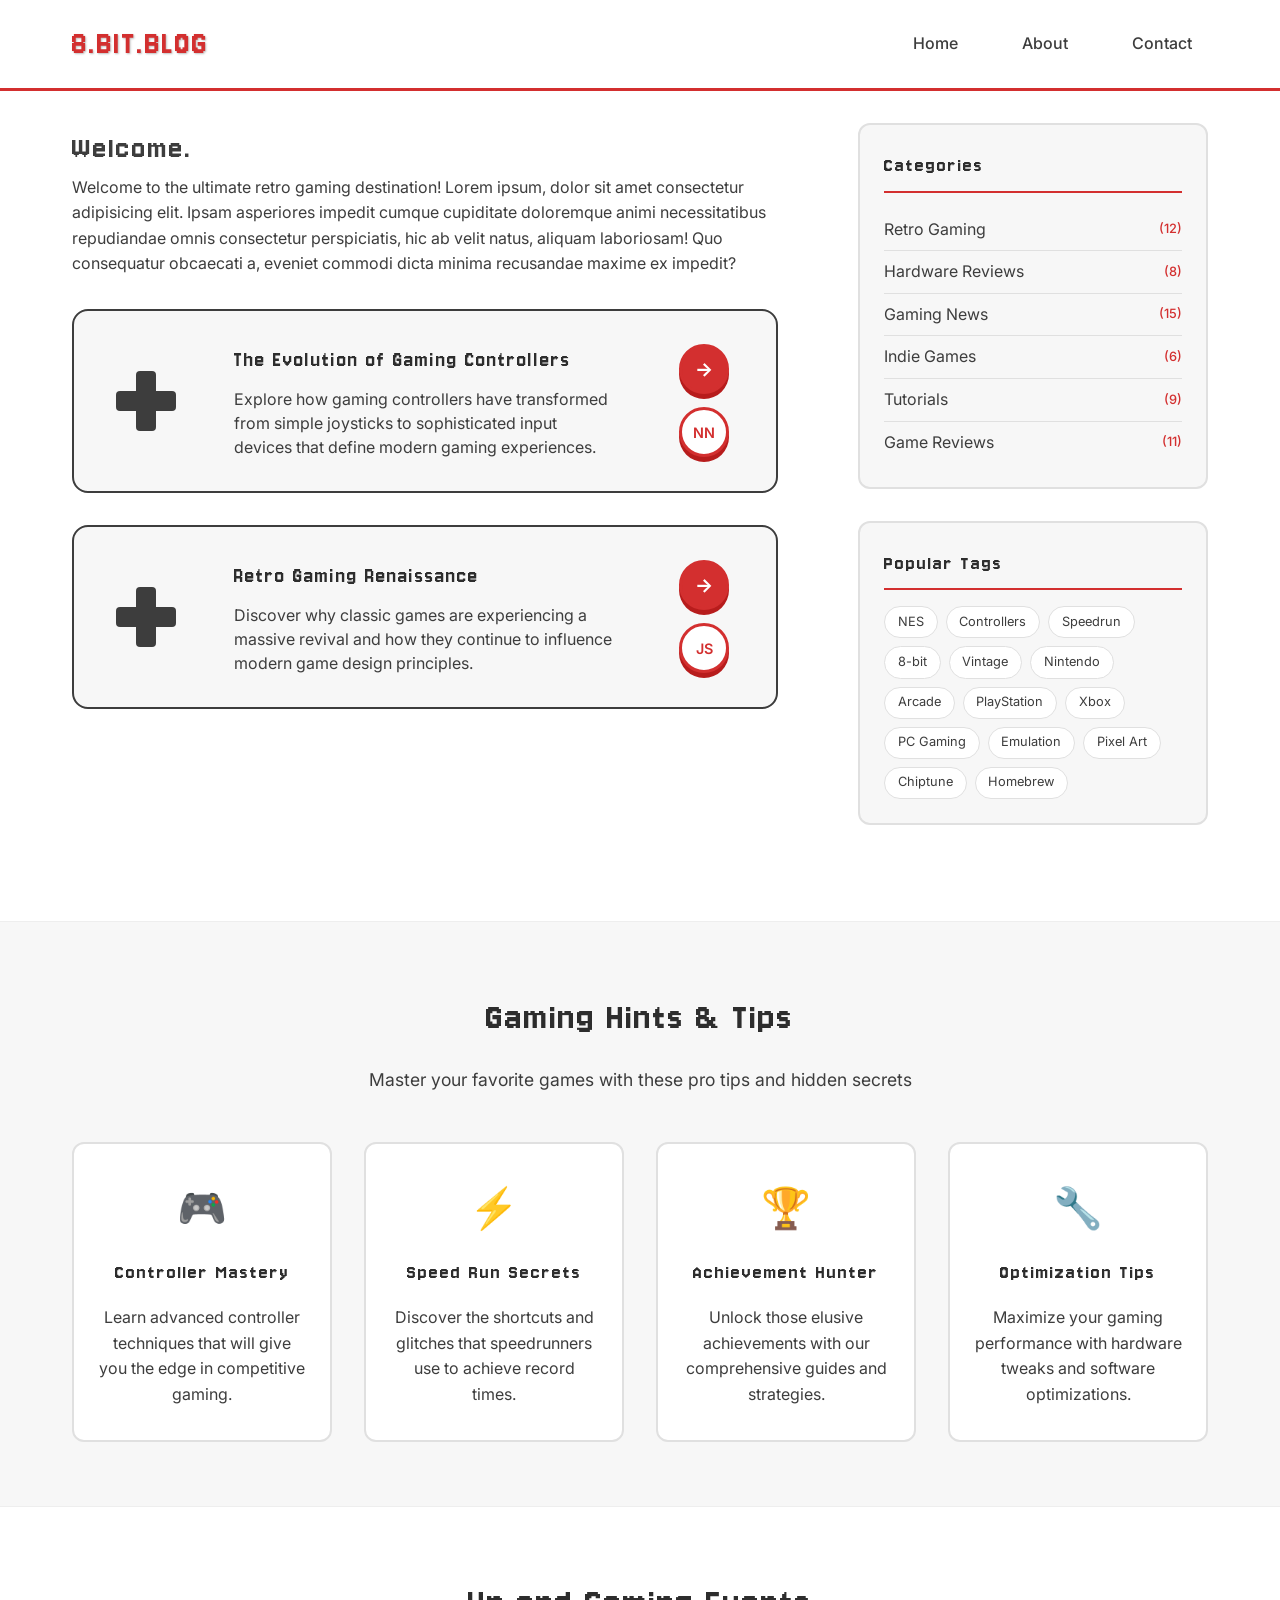
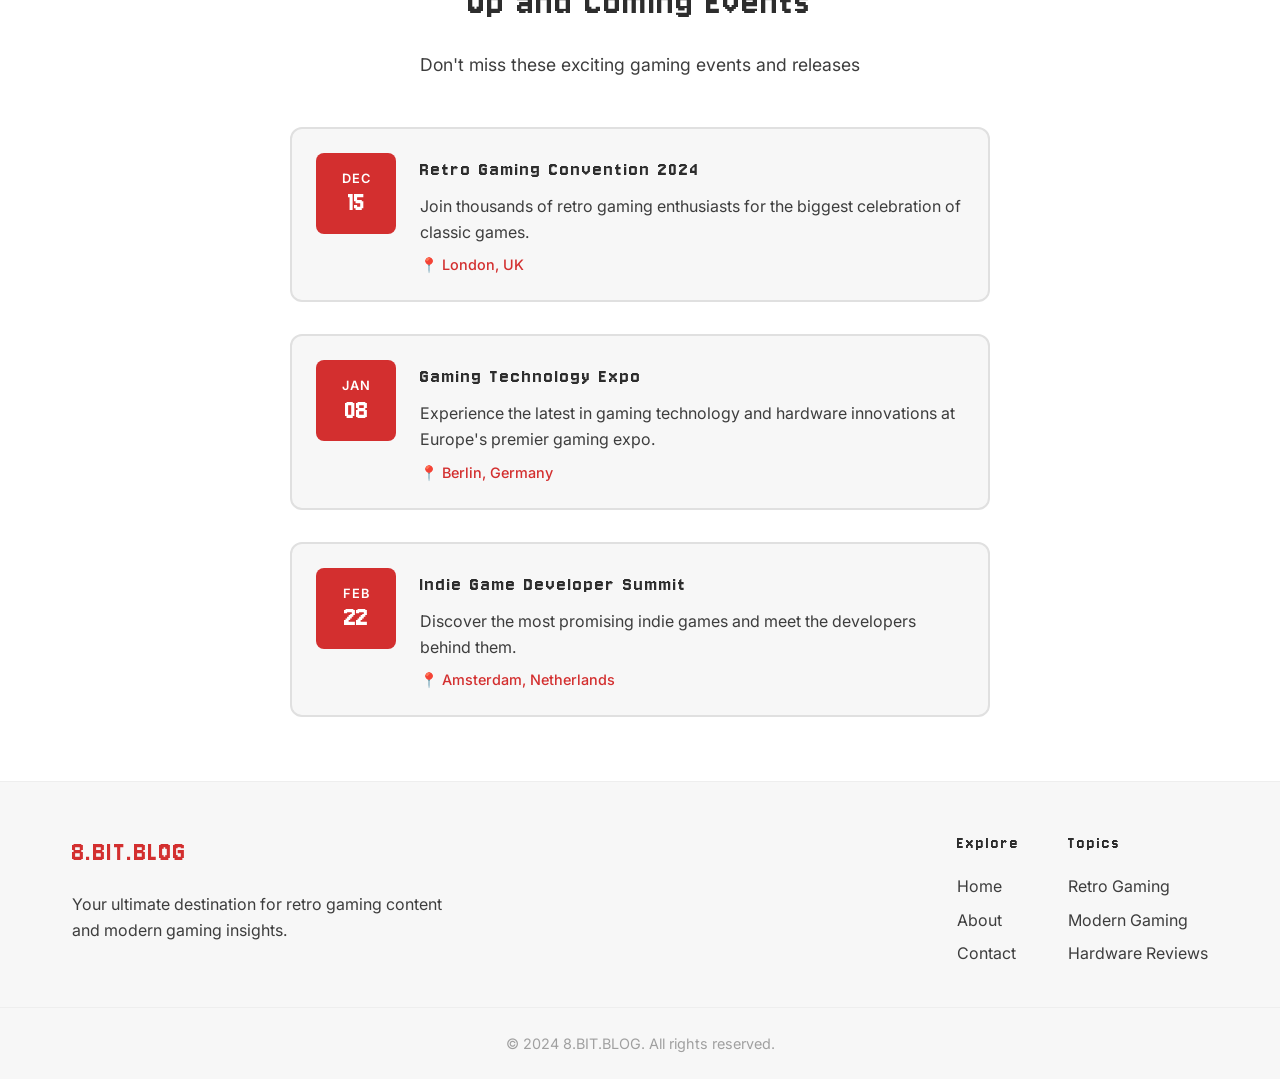
==== index.html @ f7214975 "add initial website structure and pages" ====
<html lang="en">
  <head>
    <meta charset="UTF-8" />
    <meta name="viewport" content="width=device-width, initial-scale=1.0" />
    <title>8.BIT.BLOG - Nostalgic Gaming Experience</title>
    <link rel="stylesheet" href="assets/styles.css" />
  </head>
  <body>
    <nav class="navbar">
      <div class="nav-container">
        <a href="index.html" class="nav-logo">8.BIT.BLOG</a>
        <ul class="nav-links">
          <li><a href="index.html">Home</a></li>
          <li><a href="about.html">About</a></li>
          <li><a href="contact.html">Contact</a></li>
        </ul>
      </div>
    </nav>

    <div class="content">
      <div class="main-layout">
        <!-- Left Column - Blog Content -->
        <div class="blog-section">
          <h1>Welcome.</h1>
          <p>
            Welcome to the ultimate retro gaming destination! Lorem ipsum, dolor
            sit amet consectetur adipisicing elit. Ipsam asperiores impedit
            cumque cupiditate doloremque animi necessitatibus repudiandae omnis
            consectetur perspiciatis, hic ab velit natus, aliquam laboriosam!
            Quo consequatur obcaecati a, eveniet commodi dicta minima recusandae
            maxime ex impedit?
          </p>

          <!-- NES Gamepad Card Template -->
          <div class="gamepad-card">
            <div class="card-left">
              <div class="dpad">
                <div class="dpad-vertical"></div>
                <div class="dpad-horizontal"></div>
              </div>
            </div>

            <div class="card-content">
              <h3>The Evolution of Gaming Controllers</h3>
              <p>
                Explore how gaming controllers have transformed from simple
                joysticks to sophisticated input devices that define modern
                gaming experiences.
              </p>
            </div>

            <div class="card-right">
              <div class="action-buttons">
                <button class="action-btn read-more" title="Read More">
                  <span class="arrow">→</span>
                </button>
                <button class="action-btn author-btn" title="Author">
                  <span class="initials">NN</span>
                </button>
              </div>
            </div>
          </div>

          <!-- Second Card -->
          <div class="gamepad-card">
            <div class="card-left">
              <div class="dpad">
                <div class="dpad-vertical"></div>
                <div class="dpad-horizontal"></div>
              </div>
            </div>

            <div class="card-content">
              <h3>Retro Gaming Renaissance</h3>
              <p>
                Discover why classic games are experiencing a massive revival
                and how they continue to influence modern game design
                principles.
              </p>
            </div>

            <div class="card-right">
              <div class="action-buttons">
                <button class="action-btn read-more" title="Read More">
                  <span class="arrow">→</span>
                </button>
                <button class="action-btn author-btn" title="Author">
                  <span class="initials">JS</span>
                </button>
              </div>
            </div>
          </div>
        </div>
        <!-- End of Left Column -->

        <!-- Right Column - Tags and Categories -->
        <div class="sidebar-section">
          <!-- Categories -->
          <div class="sidebar-widget">
            <h3>Categories</h3>
            <ul class="category-list">
              <li><a href="#" class="category-item">Retro Gaming <span class="count">(12)</span></a></li>
              <li><a href="#" class="category-item">Hardware Reviews <span class="count">(8)</span></a></li>
              <li><a href="#" class="category-item">Gaming News <span class="count">(15)</span></a></li>
              <li><a href="#" class="category-item">Indie Games <span class="count">(6)</span></a></li>
              <li><a href="#" class="category-item">Tutorials <span class="count">(9)</span></a></li>
              <li><a href="#" class="category-item">Game Reviews <span class="count">(11)</span></a></li>
            </ul>
          </div>

          <!-- Tags -->
          <div class="sidebar-widget">
            <h3>Popular Tags</h3>
            <div class="tag-cloud">
              <a href="#" class="tag">NES</a>
              <a href="#" class="tag">Controllers</a>
              <a href="#" class="tag">Speedrun</a>
              <a href="#" class="tag">8-bit</a>
              <a href="#" class="tag">Vintage</a>
              <a href="#" class="tag">Nintendo</a>
              <a href="#" class="tag">Arcade</a>
              <a href="#" class="tag">PlayStation</a>
              <a href="#" class="tag">Xbox</a>
              <a href="#" class="tag">PC Gaming</a>
              <a href="#" class="tag">Emulation</a>
              <a href="#" class="tag">Pixel Art</a>
              <a href="#" class="tag">Chiptune</a>
              <a href="#" class="tag">Homebrew</a>
            </div>
          </div>

        </div>
      </div>
    </div>

    <!-- Gaming Hints Section - Full Width -->
    <div class="hints-section">
      <div class="hints-container">
        <h2>Gaming Hints & Tips</h2>
        <p class="hints-subtitle">
          Master your favorite games with these pro tips and hidden secrets
        </p>

        <div class="hints-grid">
          <div class="hint-card">
            <div class="hint-icon">🎮</div>
            <h3>Controller Mastery</h3>
            <p>
              Learn advanced controller techniques that will give you the edge
              in competitive gaming.
            </p>
          </div>

          <div class="hint-card">
            <div class="hint-icon">⚡</div>
            <h3>Speed Run Secrets</h3>
            <p>
              Discover the shortcuts and glitches that speedrunners use to
              achieve record times.
            </p>
          </div>

          <div class="hint-card">
            <div class="hint-icon">🏆</div>
            <h3>Achievement Hunter</h3>
            <p>
              Unlock those elusive achievements with our comprehensive guides
              and strategies.
            </p>
          </div>

          <div class="hint-card">
            <div class="hint-icon">🔧</div>
            <h3>Optimization Tips</h3>
            <p>
              Maximize your gaming performance with hardware tweaks and software
              optimizations.
            </p>
          </div>
        </div>
      </div>
    </div>

    <!-- Up and Coming Events Section -->
    <div class="events-section">
      <div class="events-container">
        <h2>Up and Coming Events</h2>
        <p class="events-subtitle">Don't miss these exciting gaming events and releases</p>
        
        <div class="events-timeline">
          <div class="event-item">
            <div class="event-date">
              <span class="month">DEC</span>
              <span class="day">15</span>
            </div>
            <div class="event-content">
              <h3>Retro Gaming Convention 2024</h3>
              <p>Join thousands of retro gaming enthusiasts for the biggest celebration of classic games.</p>
              <span class="event-location">📍 London, UK</span>
            </div>
          </div>
          
          <div class="event-item">
            <div class="event-date">
              <span class="month">JAN</span>
              <span class="day">08</span>
            </div>
            <div class="event-content">
              <h3>Gaming Technology Expo</h3>
              <p>Experience the latest in gaming technology and hardware innovations at Europe's premier gaming expo.</p>
              <span class="event-location">📍 Berlin, Germany</span>
            </div>
          </div>
          
          <div class="event-item">
            <div class="event-date">
              <span class="month">FEB</span>
              <span class="day">22</span>
            </div>
            <div class="event-content">
              <h3>Indie Game Developer Summit</h3>
              <p>Discover the most promising indie games and meet the developers behind them.</p>
              <span class="event-location">📍 Amsterdam, Netherlands</span>
            </div>
          </div>
        </div>
      </div>
    </div>

    <footer class="footer">
      <div class="footer-container">
        <div class="footer-brand">
          <h3>8.BIT.BLOG</h3>
          <p>
            Your ultimate destination for retro gaming content and modern gaming
            insights.
          </p>
        </div>

        <div class="footer-links">
          <div class="footer-section">
            <h4>Explore</h4>
            <ul>
              <li><a href="index.html">Home</a></li>
              <li><a href="about.html">About</a></li>
              <li><a href="contact.html">Contact</a></li>
            </ul>
          </div>

          <div class="footer-section">
            <h4>Topics</h4>
            <ul>
              <li><a href="#">Retro Gaming</a></li>
              <li><a href="#">Modern Gaming</a></li>
              <li><a href="#">Hardware Reviews</a></li>
            </ul>
          </div>
        </div>
      </div>

      <div class="footer-bottom">
        <p>&copy; 2024 8.BIT.BLOG. All rights reserved.</p>
      </div>
    </footer>
  </body>
</html>
---- assets/styles.css ----
/* Import fonts from Google Fonts */
@import url("https://fonts.googleapis.com/css2?family=Jersey+10&family=Inter:wght@300;400;500;600&display=swap");

/* Retro Gaming Color Scheme - Inspired by classic NES gamepad */
:root {
  --retro-dark: #2d2d2d;
  --retro-grey: #3d3d3d;
  --retro-light: #f7f7f7;
  --retro-red: #d32f2f;
  --retro-white: #ffffff;
  --retro-shadow: rgba(42, 42, 42, 0.3);
  --retro-letter-spacing: 2px;
}

/* Global styles */
* {
  margin: 0;
  padding: 0;
  box-sizing: border-box;
}
body {
  font-family: "Inter", sans-serif;
  background: var(--retro-white);
  min-height: 100vh;
  color: var(--retro-grey);
  line-height: 1.6;
}
/* Headings */
h1,
h2,
h3,
h4,
h5,
h6 {
  font-weight: normal;
  font-family: "Jersey 10", cursive;
  letter-spacing: var(--retro-letter-spacing);
}

/* Navbar styling */
.navbar {
  background: var(--retro-white);
  border-bottom: 3px solid var(--retro-red);
}

.nav-container {
  max-width: 1200px;
  margin: 0 auto;
  display: flex;
  justify-content: space-between;
  align-items: center;
  padding: 1rem 2rem;
}

.nav-logo {
  font-size: 2.2rem;
  color: var(--retro-red);
  text-decoration: none;
  text-shadow: 1px 1px 2px var(--retro-shadow);
  font-weight: normal;
  font-family: "Jersey 10", cursive;
  letter-spacing: var(--retro-letter-spacing);
}

.nav-links {
  display: flex;
  list-style: none;
  gap: 2rem;
}

.nav-links a {
  color: var(--retro-grey);
  text-decoration: none;
  font-family: "Inter", sans-serif;
  font-weight: 500;
  padding: 0.5rem 1rem;
  transition: all 0.1s ease;
}

.nav-links a:hover {
  color: var(--retro-red);
}

/* Main title styling */
.main-title {
  text-align: center;
  padding: 3rem 2rem;
  background: rgba(255, 255, 255, 0.1);
  margin: 2rem auto;
  max-width: 800px;
  border-radius: 12px;
  border: 3px solid var(--retro-dark);
  box-shadow: 0 8px 16px var(--retro-shadow);
}

.main-title h1 {
  font-size: 3.5rem;
  color: var(--retro-white);
  text-shadow: 3px 3px 0px var(--retro-red);
  margin-bottom: 1rem;
  font-family: "Jersey 10", cursive;
  letter-spacing: 2px;
}

.main-title .subtitle {
  font-size: 1.2rem;
  color: var(--retro-light);
  font-weight: 500;
  text-transform: uppercase;
  letter-spacing: 1px;
}

/* Content area styling */
.content {
  max-width: 1200px;
  margin: 0 auto;
  padding: 2rem;
}

.content p {
  font-family: "Inter", sans-serif;
  font-weight: 400;
  margin-bottom: 1rem;
}

/* Main Layout - Two Column */
.main-layout {
  display: grid;
  grid-template-columns: 1fr 350px;
  gap: 5rem;
  align-items: start;
}

.blog-section {
  min-width: 0; /* Prevents grid overflow */
}

/* Sidebar Section */
.sidebar-section {
  display: flex;
  flex-direction: column;
  gap: 2rem;
}

.sidebar-widget {
  background: var(--retro-light);
  border: 2px solid #e0e0e0;
  border-radius: 12px;
  padding: 1.5rem;
}

.sidebar-widget h3 {
  color: var(--retro-dark);
  margin-bottom: 1rem;
  font-size: 1.3rem;
  border-bottom: 2px solid var(--retro-red);
  padding-bottom: 0.5rem;
}

/* Categories */
.category-list {
  list-style: none;
  padding: 0;
  margin: 0;
}

.category-list li {
  border-bottom: 1px solid #e0e0e0;
  padding: 0.5rem 0;
}

.category-list li:last-child {
  border-bottom: none;
}

.category-item {
  font-family: 'Inter', sans-serif;
  color: var(--retro-grey);
  text-decoration: none;
  display: flex;
  justify-content: space-between;
  align-items: center;
  transition: color 0.2s ease;
}

.category-item:hover {
  color: var(--retro-red);
}

.count {
  font-size: 0.8rem;
  color: var(--retro-red);
  font-weight: 500;
}

/* Tag Cloud */
.tag-cloud {
  display: flex;
  flex-wrap: wrap;
  gap: 0.5rem;
}

.tag {
  font-family: 'Inter', sans-serif;
  background: var(--retro-white);
  color: var(--retro-grey);
  padding: 0.3rem 0.8rem;
  border-radius: 20px;
  text-decoration: none;
  font-size: 0.8rem;
  border: 1px solid #e0e0e0;
  transition: all 0.2s ease;
}

.tag:hover {
  background: var(--retro-red);
  color: var(--retro-white);
  border-color: var(--retro-red);
}


/* About Page Specific Styles */
.about-topics {
  margin: 2rem 0;
}

.topic-item {
  background: var(--retro-light);
  border: 2px solid #e0e0e0;
  border-radius: 12px;
  padding: 1.5rem;
  margin-bottom: 1rem;
  transition: all 0.3s ease;
}

.topic-item:hover {
  border-color: var(--retro-red);
  transform: translateY(-2px);
  box-shadow: 0 4px 12px rgba(0, 0, 0, 0.1);
}

.topic-item h3 {
  color: var(--retro-dark);
  margin-bottom: 0.5rem;
  font-size: 1.2rem;
}

.topic-item p {
  font-family: 'Inter', sans-serif;
  color: var(--retro-grey);
  line-height: 1.6;
  margin: 0;
}

/* Contact Form Styles */
.contact-form-section {
  margin: 2rem 0;
  background: var(--retro-light);
  border: 2px solid #e0e0e0;
  border-radius: 12px;
  padding: 2rem;
}

.contact-form-section h2 {
  margin-bottom: 1.5rem;
  color: var(--retro-dark);
}

.contact-form {
  display: flex;
  flex-direction: column;
  gap: 1.5rem;
}

.form-row {
  display: grid;
  grid-template-columns: 1fr 1fr;
  gap: 1rem;
}

.form-group {
  display: flex;
  flex-direction: column;
}

.form-group label {
  font-family: 'Inter', sans-serif;
  color: var(--retro-dark);
  font-weight: 500;
  margin-bottom: 0.5rem;
  font-size: 0.9rem;
}

.form-group input,
.form-group select,
.form-group textarea {
  font-family: 'Inter', sans-serif;
  padding: 0.8rem;
  border: 2px solid #e0e0e0;
  border-radius: 6px;
  font-size: 0.9rem;
  transition: border-color 0.2s ease;
  background: var(--retro-white);
}

.form-group input:focus,
.form-group select:focus,
.form-group textarea:focus {
  outline: none;
  border-color: var(--retro-red);
}

.form-group textarea {
  resize: vertical;
  min-height: 120px;
}

.checkbox-group {
  flex-direction: row;
  align-items: center;
  gap: 0.5rem;
}

.checkbox-label {
  display: flex;
  align-items: center;
  gap: 0.5rem;
  cursor: pointer;
  font-size: 0.9rem;
}

.checkbox-label input[type="checkbox"] {
  width: 18px;
  height: 18px;
  margin: 0;
}

.contact-submit-btn {
  background: var(--retro-red);
  color: var(--retro-white);
  padding: 1rem 2rem;
  border: none;
  border-radius: 6px;
  font-family: 'Inter', sans-serif;
  font-weight: 600;
  font-size: 1rem;
  cursor: pointer;
  transition: all 0.2s ease;
  align-self: flex-start;
  box-shadow: 0 4px 0 #b71c1c;
}

.contact-submit-btn:hover {
  transform: translateY(-2px);
  box-shadow: 0 6px 0 #b71c1c;
}

.contact-submit-btn:active {
  transform: translateY(2px);
  box-shadow: 0 2px 0 #b71c1c;
}

.contact-link {
  color: var(--retro-red);
  text-decoration: none;
  font-weight: 500;
  font-family: 'Inter', sans-serif;
  font-size: 0.9rem;
  margin-top: 0.5rem;
  display: inline-block;
}

.contact-link:hover {
  text-decoration: underline;
}

/* NES Gamepad Card Styling */
.gamepad-card {
  display: flex;
  align-items: center;
  background: var(--retro-light);
  border: 2px solid var(--retro-grey);
  border-radius: 16px;
  padding: 2rem;
  margin: 2rem 0;
  gap: 2rem;
  max-width: 800px;
}

/* Left side - D-Pad */
.card-left {
  flex: 0 0 80px;
  display: flex;
  justify-content: center;
  align-items: center;
}

.dpad {
  position: relative;
  width: 60px;
  height: 60px;
}

.dpad-horizontal,
.dpad-vertical {
  background: var(--retro-grey);
  position: absolute;
  border-radius: 4px;
}

.dpad-horizontal {
  width: 60px;
  height: 20px;
  top: 50%;
  left: 0;
  transform: translateY(-50%);
}

.dpad-vertical {
  width: 20px;
  height: 60px;
  left: 50%;
  top: 0;
  transform: translateX(-50%);
}

/* Center content */
.card-content {
  flex: 1;
  padding: 0 1rem;
}

.card-content h3 {
  color: var(--retro-dark);
  margin-bottom: 0.5rem;
  font-size: 1.4rem;
}

.card-content p {
  color: var(--retro-grey);
  margin: 0;
  line-height: 1.5;
}

/* Right side - Action buttons */
.card-right {
  flex: 0 0 80px;
  display: flex;
  justify-content: center;
  align-items: center;
}

.action-buttons {
  display: flex;
  flex-direction: column;
  gap: 0.8rem;
}

.action-btn {
  width: 50px;
  height: 50px;
  border-radius: 50%;
  border: 3px solid var(--retro-red);
  background: var(--retro-red);
  color: var(--retro-white);
  font-family: "Inter", sans-serif;
  font-weight: 600;
  cursor: pointer;
  transition: all 0.2s ease;
  display: flex;
  align-items: center;
  justify-content: center;
  box-shadow: 0 5px 0 #b71c1c;
}

.action-btn:active {
  transform: translateY(3px);
  box-shadow: 0 2px 0 #b71c1c;
}

.action-btn .arrow {
  font-size: 1.2rem;
  font-weight: bold;
}

.action-btn .initials {
  font-size: 0.9rem;
  font-weight: 600;
}

/* Author button styling */
.author-btn {
  background: var(--retro-white);
  color: var(--retro-red);
  border: 3px solid var(--retro-red);
  box-shadow: 0 5px 0 #b71c1c;
}

.author-btn:hover {
  background: var(--retro-red);
  color: var(--retro-white);
}

/* Gaming Hints Section */
.hints-section {
  background: var(--retro-light);
  border-top: 1px solid #eee;
  border-bottom: 1px solid #eee;
  margin-top: 4rem;
  padding: 4rem 0;
}

.hints-container {
  max-width: 1200px;
  margin: 0 auto;
  padding: 0 2rem;
  text-align: center;
}

.hints-section h2 {
  color: var(--retro-dark);
  font-size: 2.5rem;
  margin-bottom: 1rem;
}

.hints-subtitle {
  font-family: "Inter", sans-serif;
  color: var(--retro-grey);
  font-size: 1.1rem;
  margin-bottom: 3rem;
  max-width: 600px;
  margin-left: auto;
  margin-right: auto;
}

.hints-grid {
  display: grid;
  grid-template-columns: repeat(auto-fit, minmax(250px, 1fr));
  gap: 2rem;
  margin-top: 3rem;
}

.hint-card {
  background: var(--retro-white);
  border: 2px solid #e0e0e0;
  border-radius: 12px;
  padding: 2rem 1.5rem;
  text-align: center;
  transition: all 0.3s ease;
  cursor: pointer;
}

.hint-card:hover {
  border-color: var(--retro-red);
  transform: translateY(-4px);
  box-shadow: 0 8px 24px rgba(0, 0, 0, 0.1);
}

.hint-icon {
  font-size: 2.5rem;
  margin-bottom: 1rem;
  display: block;
}

.hint-card h3 {
  color: var(--retro-dark);
  margin-bottom: 1rem;
  font-size: 1.3rem;
}

.hint-card p {
  font-family: "Inter", sans-serif;
  color: var(--retro-grey);
  line-height: 1.6;
  margin: 0;
}

/* Events Section */
.events-section {
  background: var(--retro-white);
  padding: 4rem 0;
}

.events-container {
  max-width: 1200px;
  margin: 0 auto;
  padding: 0 2rem;
  text-align: center;
}

.events-section h2 {
  color: var(--retro-dark);
  font-size: 2.5rem;
  margin-bottom: 1rem;
}

.events-subtitle {
  font-family: 'Inter', sans-serif;
  color: var(--retro-grey);
  font-size: 1.1rem;
  margin-bottom: 3rem;
  max-width: 600px;
  margin-left: auto;
  margin-right: auto;
}

.events-timeline {
  display: flex;
  flex-direction: column;
  gap: 2rem;
  max-width: 700px;
  margin: 0 auto;
  text-align: left;
}

.event-item {
  display: flex;
  gap: 1.5rem;
  align-items: flex-start;
  padding: 1.5rem;
  background: var(--retro-light);
  border-radius: 12px;
  border: 2px solid #e0e0e0;
  transition: all 0.3s ease;
}

.event-item:hover {
  border-color: var(--retro-red);
  transform: translateY(-2px);
  box-shadow: 0 8px 24px rgba(0, 0, 0, 0.1);
}

.event-date {
  flex: 0 0 80px;
  text-align: center;
  background: var(--retro-red);
  color: var(--retro-white);
  border-radius: 8px;
  padding: 1rem 0.5rem;
  display: flex;
  flex-direction: column;
  justify-content: center;
}

.event-date .month {
  font-family: 'Inter', sans-serif;
  font-size: 0.8rem;
  font-weight: 600;
  text-transform: uppercase;
  letter-spacing: 1px;
}

.event-date .day {
  font-family: 'Jersey 10', cursive;
  font-size: 1.8rem;
  font-weight: normal;
  line-height: 1;
}

.event-content {
  flex: 1;
}

.event-content h3 {
  color: var(--retro-dark);
  margin-bottom: 0.5rem;
  font-size: 1.3rem;
}

.event-content p {
  font-family: 'Inter', sans-serif;
  color: var(--retro-grey);
  line-height: 1.6;
  margin-bottom: 0.5rem;
}

.event-location {
  font-family: 'Inter', sans-serif;
  color: var(--retro-red);
  font-size: 0.9rem;
  font-weight: 500;
}

/* Footer Styling */
.footer {
  border-top: 1px solid #eee;
  background: var(--retro-light);
  color: var(--retro-dark);
  margin-top: 0;
}

.footer-container {
  max-width: 1200px;
  margin: 0 auto;
  padding: 3rem 2rem 2rem;
  display: grid;
  grid-template-columns: 1fr 1fr;
  gap: 3rem;
  align-items: start;
}

.footer-brand h3 {
  color: var(--retro-red);
  margin-bottom: 1rem;
  font-size: 1.8rem;
}

.footer-brand p {
  font-family: "Inter", sans-serif;
  color: var(--retro-grey);
  line-height: 1.6;
  max-width: 400px;
}

.footer-links {
  display: flex;
  gap: 3rem;
  justify-content: flex-end;
}

.footer-section h4 {
  color: var(--retro-dark);
  margin-bottom: 1rem;
  font-size: 1.1rem;
}

.footer-section ul {
  list-style: none;
  padding: 0;
}

.footer-section li {
  margin-bottom: 0.5rem;
}

.footer-section a {
  color: var(--retro-grey);
  text-decoration: none;
  font-family: "Inter", sans-serif;
  font-weight: 400;
  transition: color 0.2s ease;
}

.footer-section a:hover {
  color: var(--retro-red);
}

.footer-bottom {
  border-top: 1px solid #eee;
  padding: 1.5rem 2rem;
  text-align: center;
}

.footer-bottom p {
  font-family: "Inter", sans-serif;
  color: #a0a0a0;
  margin: 0;
  font-size: 0.9rem;
}

/* Responsive design */
@media (max-width: 768px) {
  .nav-container {
    flex-direction: column;
    gap: 1rem;
  }

  .nav-links {
    gap: 1rem;
  }

  .main-title h1 {
    font-size: 2.5rem;
  }

  .navbar {
    padding: 1rem;
  }

  /* Responsive main layout */
  .main-layout {
    grid-template-columns: 1fr;
    gap: 2rem;
  }

  .sidebar-section {
    order: -1; /* Move sidebar above blog content on mobile */
  }

  .sidebar-widget {
    padding: 1rem;
  }

  .tag-cloud {
    gap: 0.3rem;
  }

  .tag {
    font-size: 0.75rem;
    padding: 0.25rem 0.6rem;
  }

  /* Responsive contact form */
  .contact-form-section {
    padding: 1.5rem;
  }

  .form-row {
    grid-template-columns: 1fr;
    gap: 0;
  }

  /* Responsive gamepad card */
  .gamepad-card {
    flex-direction: column;
    text-align: center;
    padding: 1.5rem;
    gap: 1.5rem;
  }

  .card-left,
  .card-right {
    flex: none;
  }

  .action-buttons {
    flex-direction: row;
    justify-content: center;
    gap: 1rem;
  }

  .dpad {
    width: 50px;
    height: 50px;
  }

  .dpad-horizontal {
    width: 50px;
    height: 16px;
  }

  .dpad-vertical {
    width: 16px;
    height: 50px;
  }

  /* Responsive hints section */
  .hints-section {
    padding: 3rem 0;
  }

  .hints-container {
    padding: 0 1rem;
  }

  .hints-section h2 {
    font-size: 2rem;
  }

  .hints-grid {
    grid-template-columns: 1fr;
    gap: 1.5rem;
  }

  .hint-card {
    padding: 1.5rem;
  }

  /* Responsive events section */
  .events-section {
    padding: 3rem 0;
  }

  .events-container {
    padding: 0 1rem;
  }

  .events-section h2 {
    font-size: 2rem;
  }

  .events-timeline {
    max-width: 100%;
  }

  .event-item {
    padding: 1.2rem;
    gap: 1rem;
  }

  .event-date {
    flex: 0 0 70px;
    padding: 0.8rem 0.5rem;
  }

  .event-date .day {
    font-size: 1.5rem;
  }

  /* Responsive footer */
  .footer-container {
    grid-template-columns: 1fr;
    gap: 2rem;
    padding: 2rem 1rem 1.5rem;
  }

  .footer-links {
    justify-content: flex-start;
    gap: 2rem;
  }

  .footer-bottom {
    padding: 1rem;
  }
}
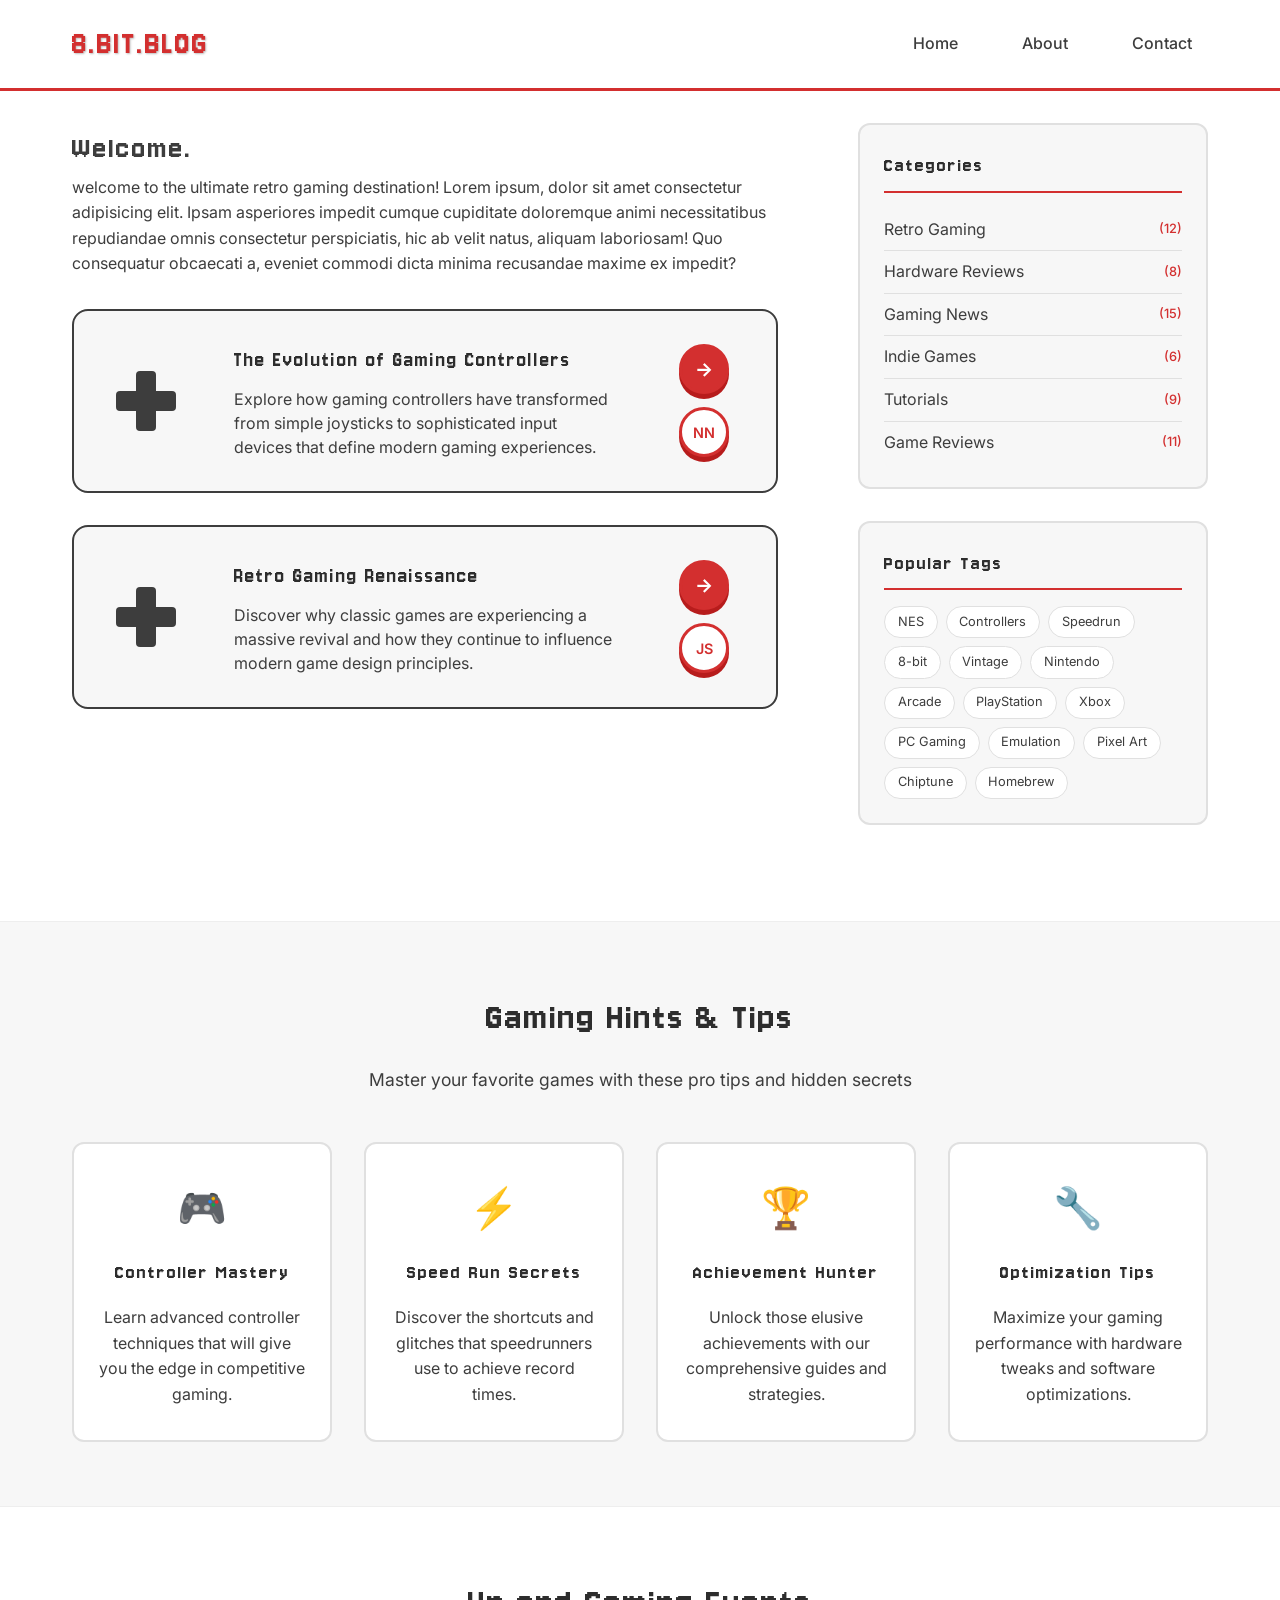
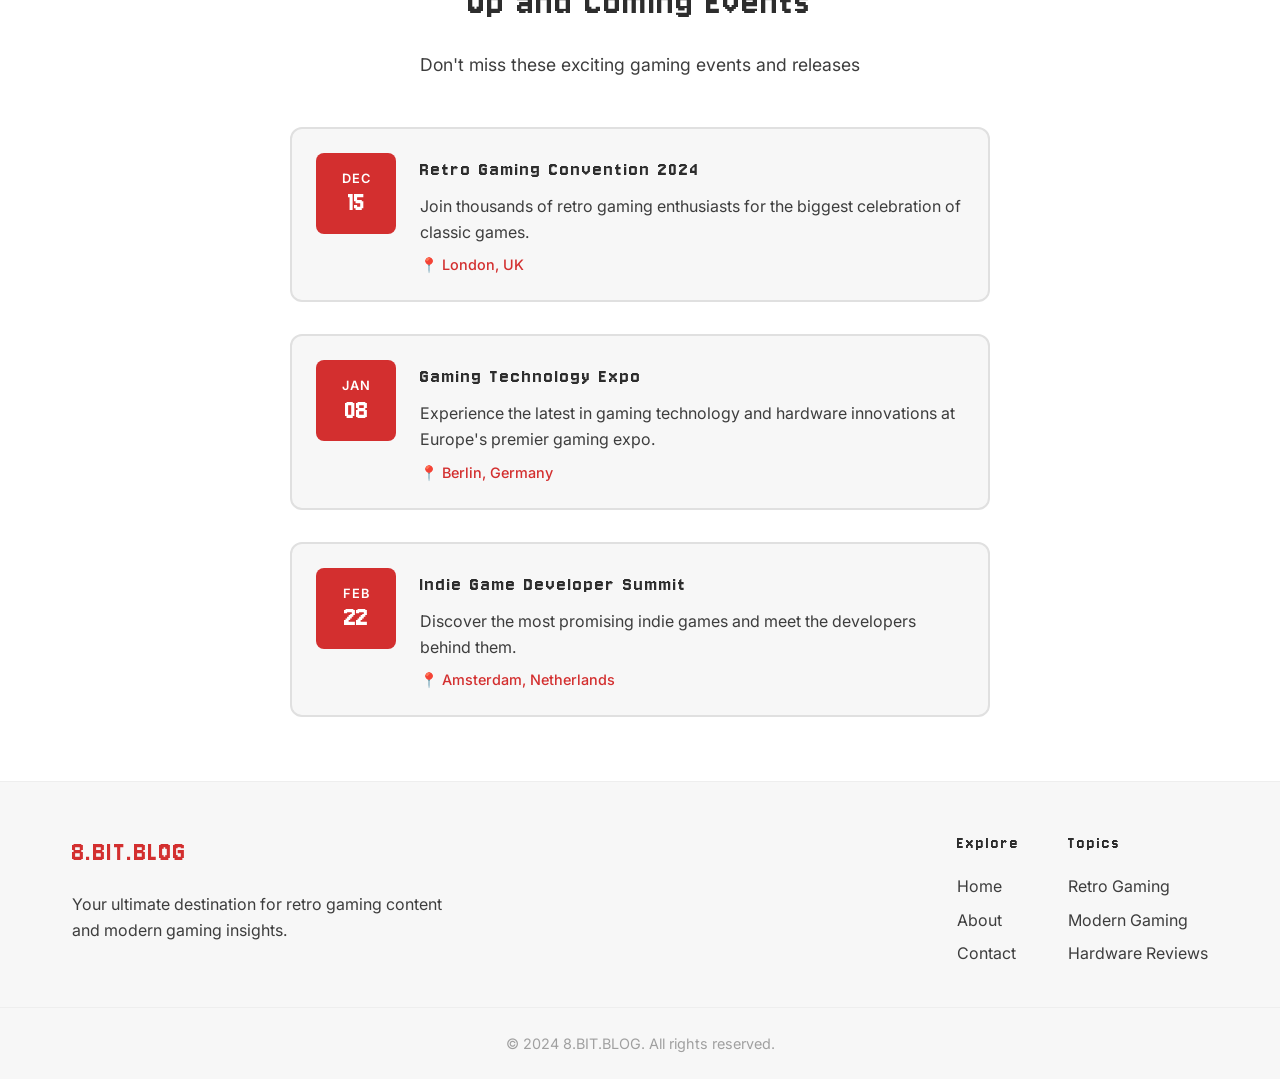
==== commit 75775dcb: "add a new page" ====
--- a/index.html
+++ b/index.html
@@ -23,7 +23,7 @@
         <div class="blog-section">
           <h1>Welcome.</h1>
           <p>
-            Welcome to the ultimate retro gaming destination! Lorem ipsum, dolor
+            welcome to the ultimate retro gaming destination! Lorem ipsum, dolor
             sit amet consectetur adipisicing elit. Ipsam asperiores impedit
             cumque cupiditate doloremque animi necessitatibus repudiandae omnis
             consectetur perspiciatis, hic ab velit natus, aliquam laboriosam!
@@ -99,12 +99,36 @@
           <div class="sidebar-widget">
             <h3>Categories</h3>
             <ul class="category-list">
-              <li><a href="#" class="category-item">Retro Gaming <span class="count">(12)</span></a></li>
-              <li><a href="#" class="category-item">Hardware Reviews <span class="count">(8)</span></a></li>
-              <li><a href="#" class="category-item">Gaming News <span class="count">(15)</span></a></li>
-              <li><a href="#" class="category-item">Indie Games <span class="count">(6)</span></a></li>
-              <li><a href="#" class="category-item">Tutorials <span class="count">(9)</span></a></li>
-              <li><a href="#" class="category-item">Game Reviews <span class="count">(11)</span></a></li>
+              <li>
+                <a href="#" class="category-item"
+                  >Retro Gaming <span class="count">(12)</span></a
+                >
+              </li>
+              <li>
+                <a href="#" class="category-item"
+                  >Hardware Reviews <span class="count">(8)</span></a
+                >
+              </li>
+              <li>
+                <a href="#" class="category-item"
+                  >Gaming News <span class="count">(15)</span></a
+                >
+              </li>
+              <li>
+                <a href="#" class="category-item"
+                  >Indie Games <span class="count">(6)</span></a
+                >
+              </li>
+              <li>
+                <a href="#" class="category-item"
+                  >Tutorials <span class="count">(9)</span></a
+                >
+              </li>
+              <li>
+                <a href="#" class="category-item"
+                  >Game Reviews <span class="count">(11)</span></a
+                >
+              </li>
             </ul>
           </div>
 
@@ -128,7 +152,6 @@
               <a href="#" class="tag">Homebrew</a>
             </div>
           </div>
-
         </div>
       </div>
     </div>
@@ -185,8 +208,10 @@
     <div class="events-section">
       <div class="events-container">
         <h2>Up and Coming Events</h2>
-        <p class="events-subtitle">Don't miss these exciting gaming events and releases</p>
-        
+        <p class="events-subtitle">
+          Don't miss these exciting gaming events and releases
+        </p>
+
         <div class="events-timeline">
           <div class="event-item">
             <div class="event-date">
@@ -195,11 +220,14 @@
             </div>
             <div class="event-content">
               <h3>Retro Gaming Convention 2024</h3>
-              <p>Join thousands of retro gaming enthusiasts for the biggest celebration of classic games.</p>
+              <p>
+                Join thousands of retro gaming enthusiasts for the biggest
+                celebration of classic games.
+              </p>
               <span class="event-location">📍 London, UK</span>
             </div>
           </div>
-          
+
           <div class="event-item">
             <div class="event-date">
               <span class="month">JAN</span>
@@ -207,11 +235,14 @@
             </div>
             <div class="event-content">
               <h3>Gaming Technology Expo</h3>
-              <p>Experience the latest in gaming technology and hardware innovations at Europe's premier gaming expo.</p>
+              <p>
+                Experience the latest in gaming technology and hardware
+                innovations at Europe's premier gaming expo.
+              </p>
               <span class="event-location">📍 Berlin, Germany</span>
             </div>
           </div>
-          
+
           <div class="event-item">
             <div class="event-date">
               <span class="month">FEB</span>
@@ -219,7 +250,10 @@
             </div>
             <div class="event-content">
               <h3>Indie Game Developer Summit</h3>
-              <p>Discover the most promising indie games and meet the developers behind them.</p>
+              <p>
+                Discover the most promising indie games and meet the developers
+                behind them.
+              </p>
               <span class="event-location">📍 Amsterdam, Netherlands</span>
             </div>
           </div>
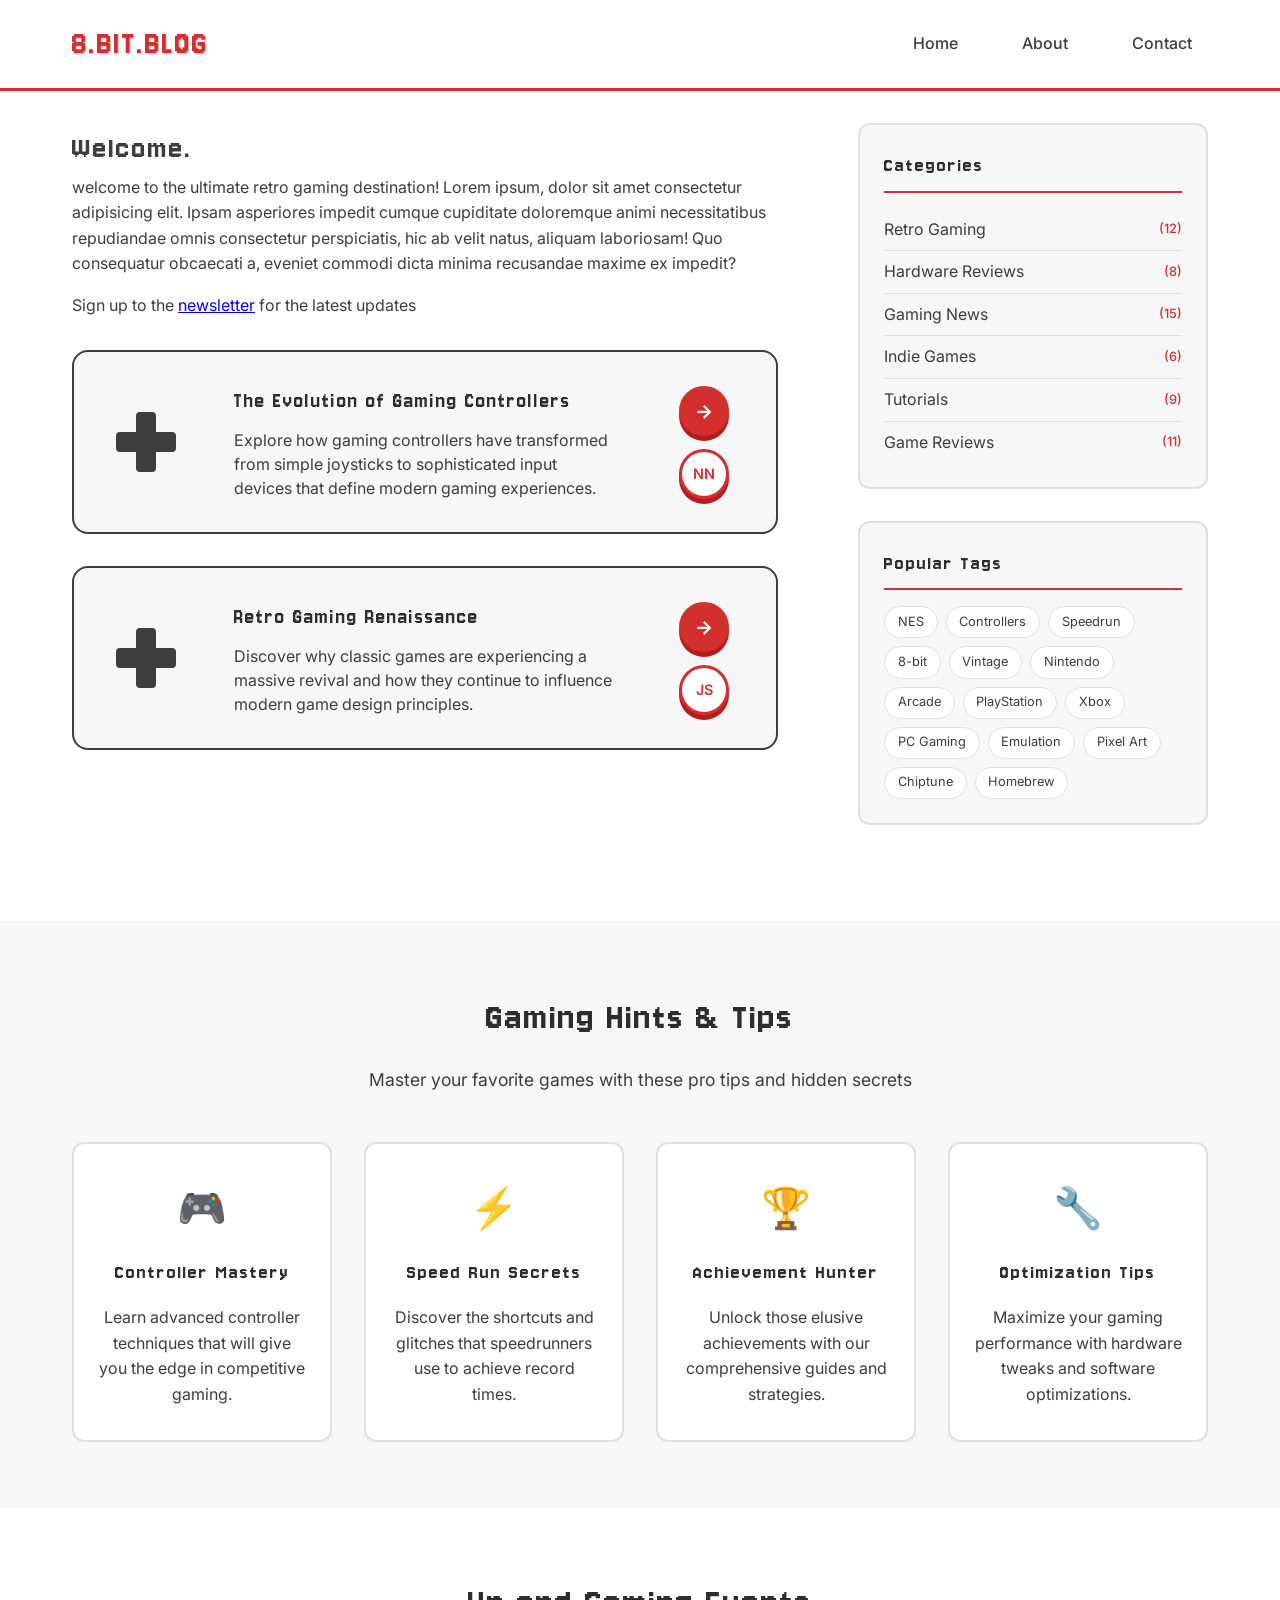
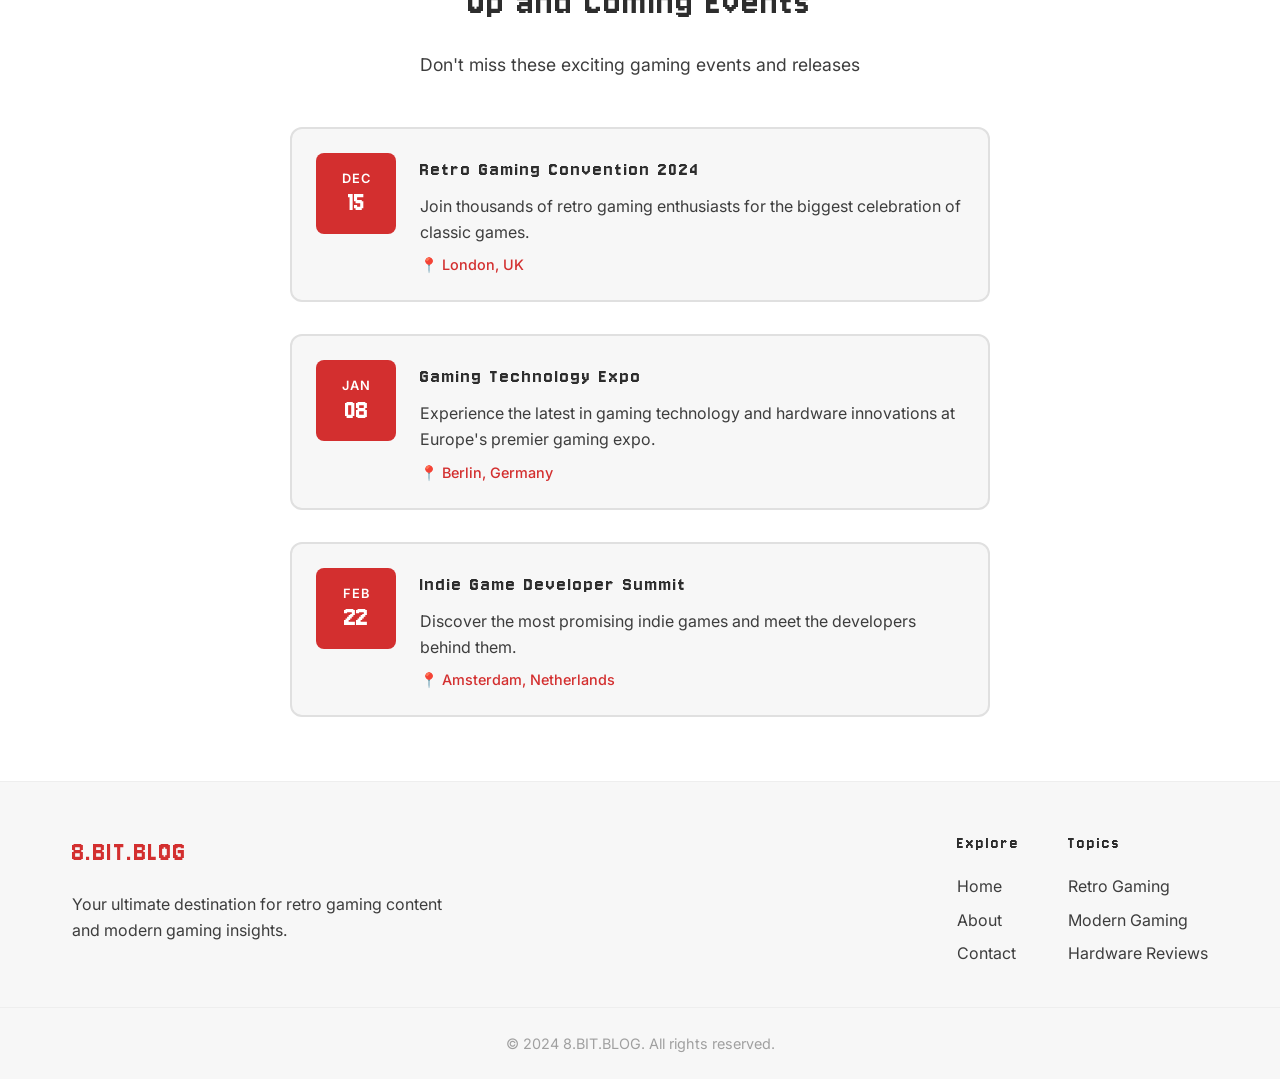
==== commit 6b709435: "add a link to newsletter in the home page" ====
--- a/index.html
+++ b/index.html
@@ -29,6 +29,10 @@
             consectetur perspiciatis, hic ab velit natus, aliquam laboriosam!
             Quo consequatur obcaecati a, eveniet commodi dicta minima recusandae
             maxime ex impedit?
+          </p>
+          <p>
+            Sign up to the <a href="/about.html">newsletter</a> for the latest
+            updates
           </p>
 
           <!-- NES Gamepad Card Template -->
--- a/assets/styles.css
+++ b/assets/styles.css
@@ -174,7 +174,7 @@
 }
 
 .category-item {
-  font-family: 'Inter', sans-serif;
+  font-family: "Inter", sans-serif;
   color: var(--retro-grey);
   text-decoration: none;
   display: flex;
@@ -201,7 +201,7 @@
 }
 
 .tag {
-  font-family: 'Inter', sans-serif;
+  font-family: "Inter", sans-serif;
   background: var(--retro-white);
   color: var(--retro-grey);
   padding: 0.3rem 0.8rem;
@@ -218,7 +218,6 @@
   border-color: var(--retro-red);
 }
 
-
 /* About Page Specific Styles */
 .about-topics {
   margin: 2rem 0;
@@ -246,7 +245,7 @@
 }
 
 .topic-item p {
-  font-family: 'Inter', sans-serif;
+  font-family: "Inter", sans-serif;
   color: var(--retro-grey);
   line-height: 1.6;
   margin: 0;
@@ -284,7 +283,7 @@
 }
 
 .form-group label {
-  font-family: 'Inter', sans-serif;
+  font-family: "Inter", sans-serif;
   color: var(--retro-dark);
   font-weight: 500;
   margin-bottom: 0.5rem;
@@ -294,7 +293,7 @@
 .form-group input,
 .form-group select,
 .form-group textarea {
-  font-family: 'Inter', sans-serif;
+  font-family: "Inter", sans-serif;
   padding: 0.8rem;
   border: 2px solid #e0e0e0;
   border-radius: 6px;
@@ -341,7 +340,7 @@
   padding: 1rem 2rem;
   border: none;
   border-radius: 6px;
-  font-family: 'Inter', sans-serif;
+  font-family: "Inter", sans-serif;
   font-weight: 600;
   font-size: 1rem;
   cursor: pointer;
@@ -364,7 +363,7 @@
   color: var(--retro-red);
   text-decoration: none;
   font-weight: 500;
-  font-family: 'Inter', sans-serif;
+  font-family: "Inter", sans-serif;
   font-size: 0.9rem;
   margin-top: 0.5rem;
   display: inline-block;
@@ -595,7 +594,7 @@
 }
 
 .events-subtitle {
-  font-family: 'Inter', sans-serif;
+  font-family: "Inter", sans-serif;
   color: var(--retro-grey);
   font-size: 1.1rem;
   margin-bottom: 3rem;
@@ -643,7 +642,7 @@
 }
 
 .event-date .month {
-  font-family: 'Inter', sans-serif;
+  font-family: "Inter", sans-serif;
   font-size: 0.8rem;
   font-weight: 600;
   text-transform: uppercase;
@@ -651,7 +650,7 @@
 }
 
 .event-date .day {
-  font-family: 'Jersey 10', cursive;
+  font-family: "Jersey 10", cursive;
   font-size: 1.8rem;
   font-weight: normal;
   line-height: 1;
@@ -668,14 +667,14 @@
 }
 
 .event-content p {
-  font-family: 'Inter', sans-serif;
+  font-family: "Inter", sans-serif;
   color: var(--retro-grey);
   line-height: 1.6;
   margin-bottom: 0.5rem;
 }
 
 .event-location {
-  font-family: 'Inter', sans-serif;
+  font-family: "Inter", sans-serif;
   color: var(--retro-red);
   font-size: 0.9rem;
   font-weight: 500;
@@ -758,6 +757,51 @@
   font-size: 0.9rem;
 }
 
+.newsltter form {
+  padding: 60px;
+  display: flex;
+  flex-direction: column;
+  align-items: center;
+}
+
+.newsletter label {
+  margin-bottom: 1rem;
+  font-size: 1.2rem;
+}
+
+.newsletter input[type="email"] {
+  padding: 0.8rem;
+  border: 1px solid var(--retro-grey);
+  border-radius: 4px;
+  margin-bottom: 1rem;
+  width: 100%;
+  max-width: 400px;
+}
+
+.newsletter button {
+  background: var(--retro-red);
+  color: var(--retro-white);
+  padding: 0.8rem 2rem;
+  border: none;
+  border-radius: 6px;
+  font-family: "Inter", sans-serif;
+  font-weight: 600;
+  font-size: 1rem;
+  cursor: pointer;
+  transition: all 0.2s ease;
+  box-shadow: 0 4px 0 #b71c1c;
+}
+
+.newsletter button:hover {
+  transform: translateY(-2px);
+  box-shadow: 0 6px 0 #b71c1c;
+}
+
+.newsletter button:active {
+  transform: translateY(2px);
+  box-shadow: 0 2px 0 #b71c1c;
+}
+
 /* Responsive design */
 @media (max-width: 768px) {
   .nav-container {
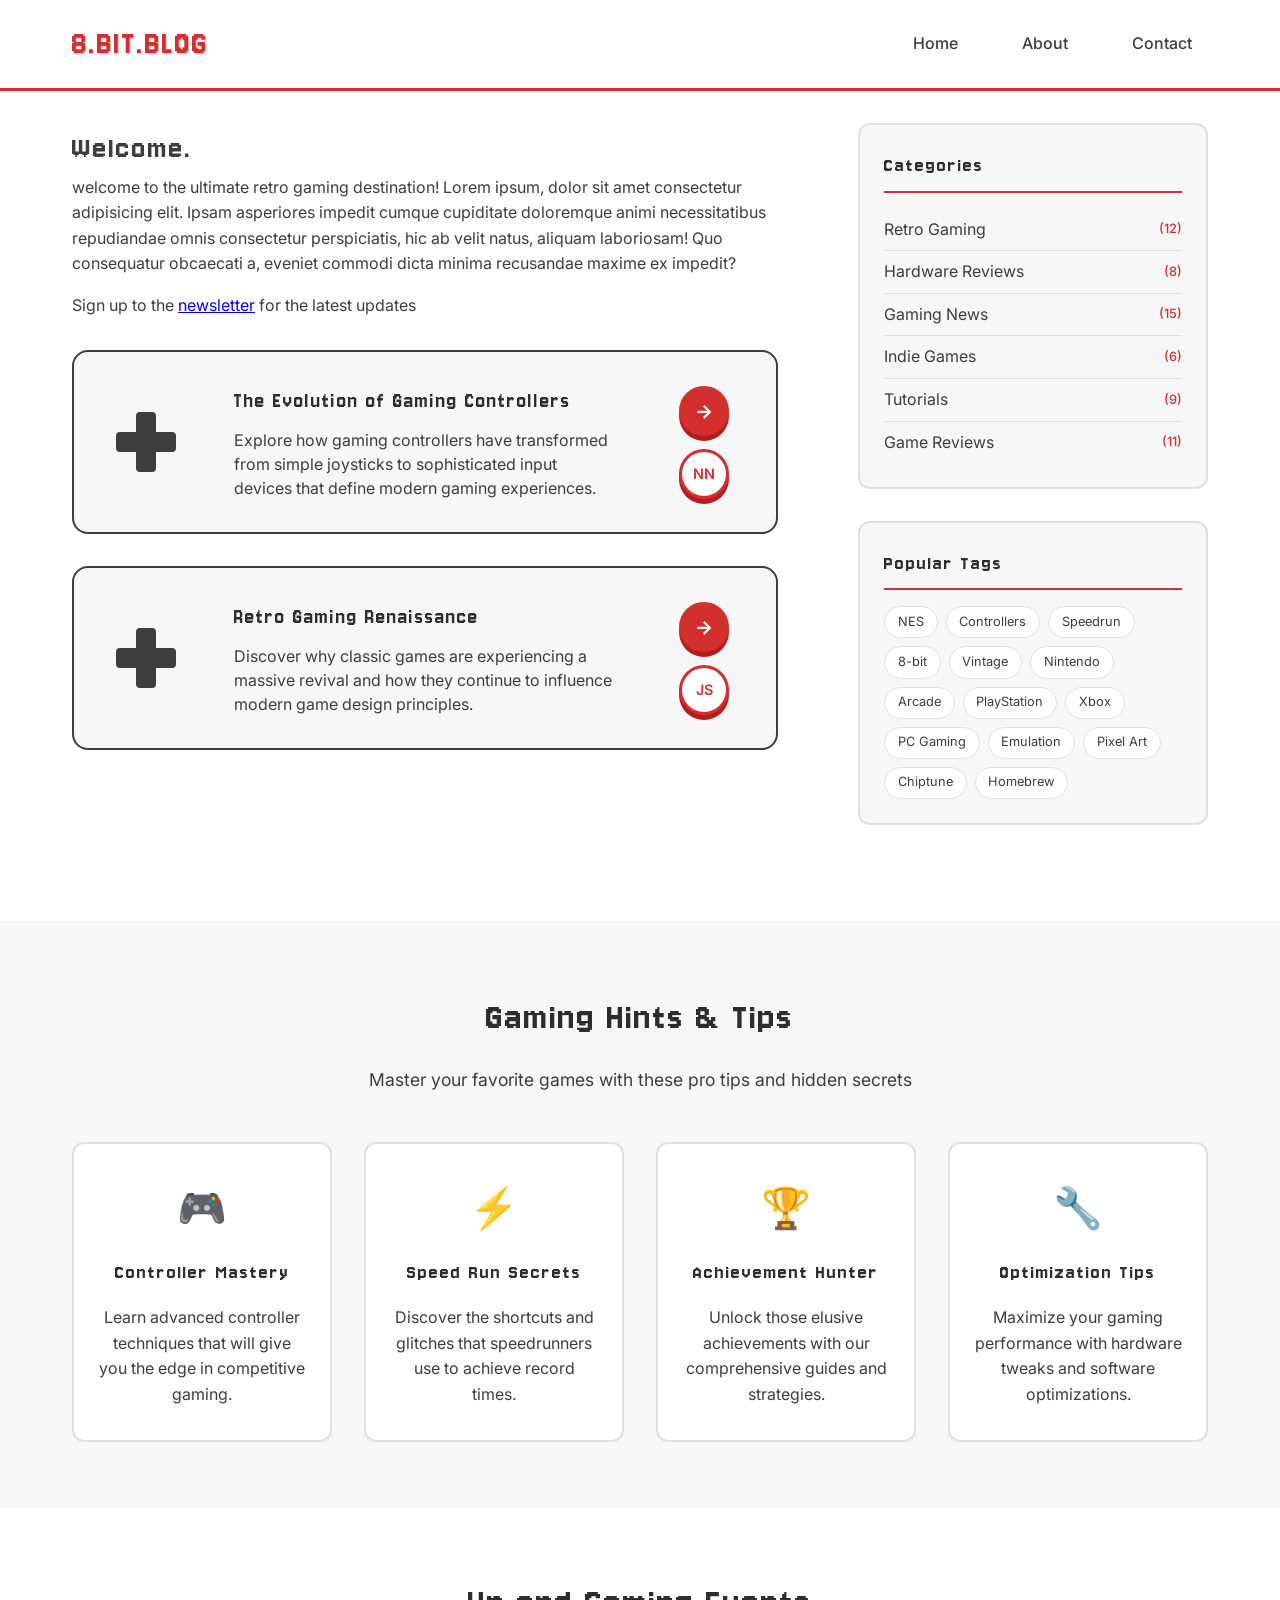
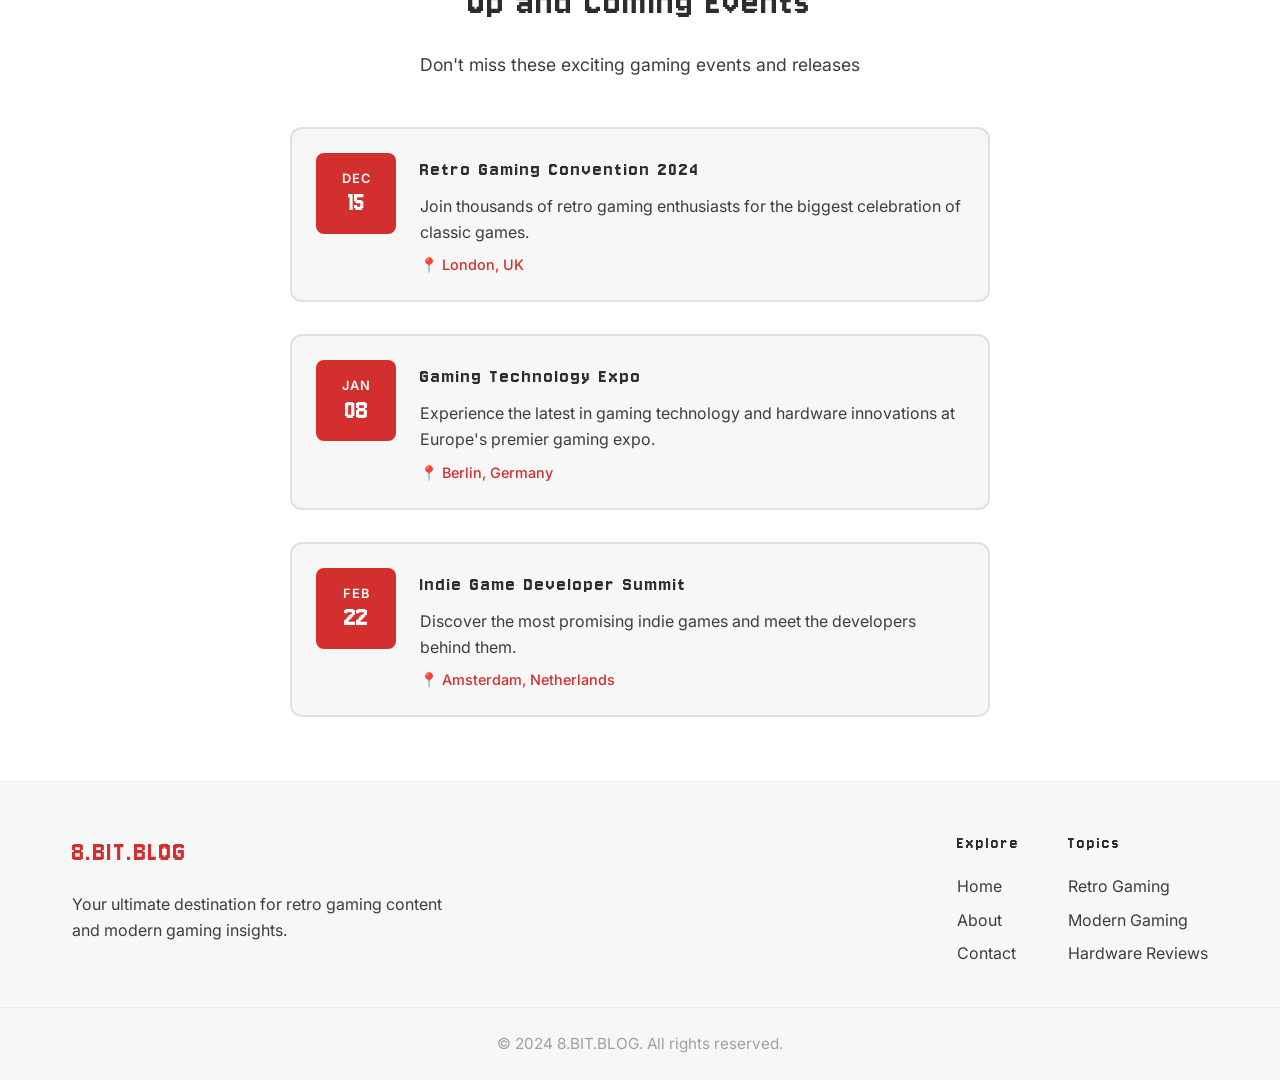
==== commit 65d8fa3a: "fix the footer about link" ====
--- a/index.html
+++ b/index.html
@@ -280,7 +280,7 @@
             <h4>Explore</h4>
             <ul>
               <li><a href="index.html">Home</a></li>
-              <li><a href="about.html">About</a></li>
+              <li><a href="about01.html">About</a></li>
               <li><a href="contact.html">Contact</a></li>
             </ul>
           </div>
--- a/assets/styles.css
+++ b/assets/styles.css
@@ -754,10 +754,10 @@
   font-family: "Inter", sans-serif;
   color: #a0a0a0;
   margin: 0;
-  font-size: 0.9rem;
-}
-
-.newsltter form {
+  font-size: 0.954rem;
+}
+
+.newsletter form {
   padding: 60px;
   display: flex;
   flex-direction: column;
@@ -766,7 +766,7 @@
 
 .newsletter label {
   margin-bottom: 1rem;
-  font-size: 1.2rem;
+  font-size: 1.1rem;
 }
 
 .newsletter input[type="email"] {
